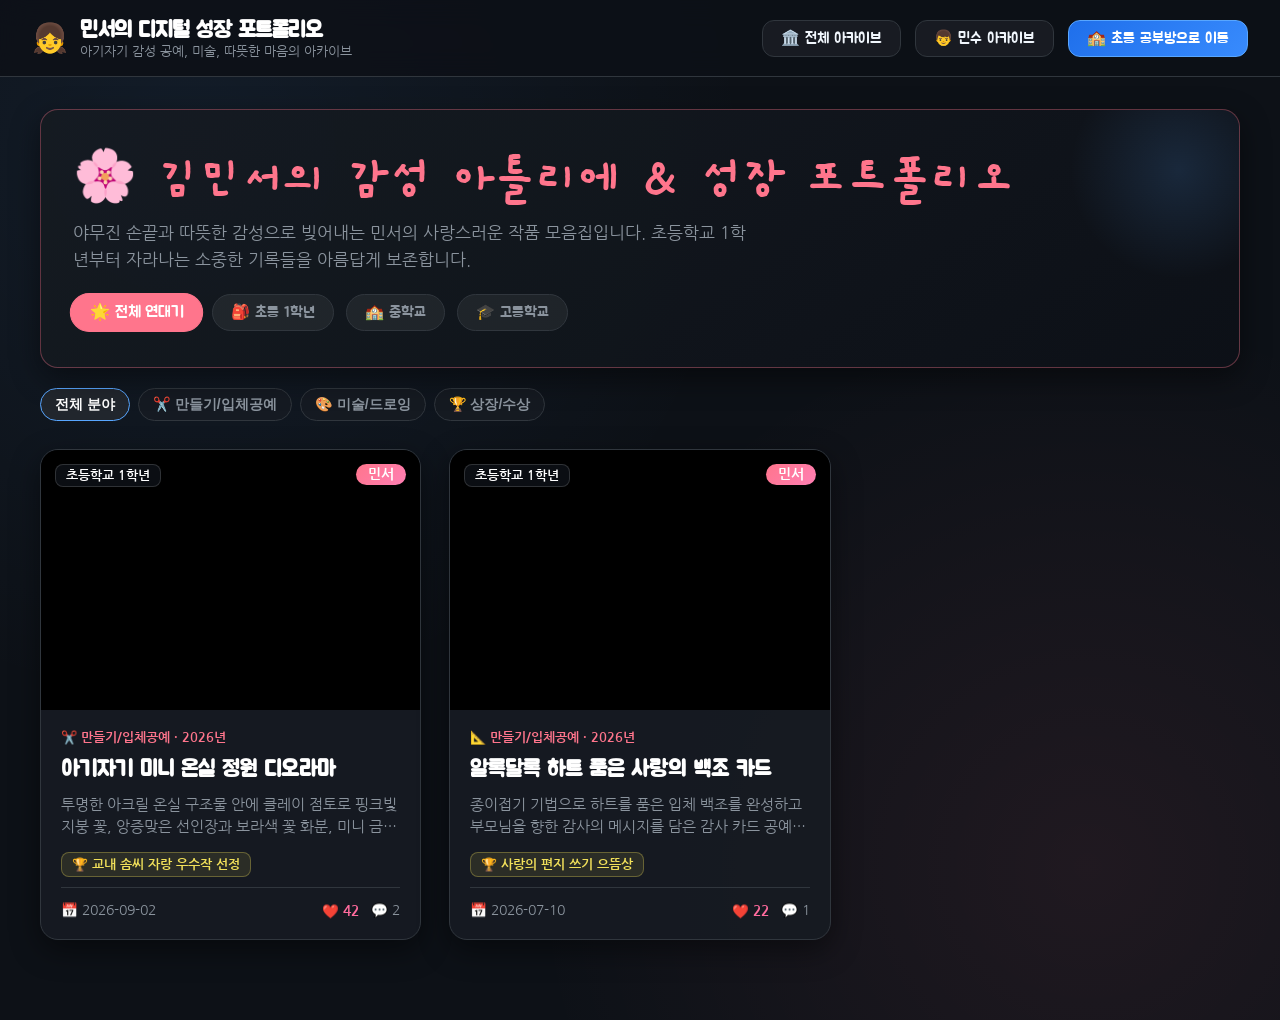
==== minseo.html @ 4b99ca9d "feat: 민민이네 디지털 성장 아카이브 & 평생 포트폴리오 독립 저장소 초기 구축" ====
<!DOCTYPE html>
<html lang="ko">
<head>
    <meta charset="UTF-8">
    <meta name="viewport" content="width=device-width, initial-scale=1.0">
    <title>민서의 디지털 성장 포트폴리오 - 민민이네 아카이브</title>
    <link rel="stylesheet" href="css/archive.css">
    <style>
        :root {
            --primary-accent: #ff758c;
        }
    </style>
</head>
<body>

    <header class="top-header">
        <a href="index.html" class="brand-logo">
            <span class="brand-icon">👧</span>
            <div class="brand-text">
                <h1>민서의 디지털 성장 포트폴리오</h1>
                <p>아기자기 감성 공예, 미술, 따뜻한 마음의 아카이브</p>
            </div>
        </a>
        <div class="header-links">
            <a href="index.html" class="nav-link-btn">🏛️ 전체 아카이브</a>
            <a href="minsu.html" class="nav-link-btn">👦 민수 아카이브</a>
            <a href="../kids-school-main/lobby.html" class="nav-link-btn primary">🏫 초등 공부방으로 이동</a>
        </div>
    </header>

    <section class="archive-hero">
        <div class="hero-box" style="border-color: rgba(255,117,140,0.35);">
            <div class="hero-content">
                <h2 style="color: #ff758c;">🌸 김민서의 감성 아틀리에 & 성장 포트폴리오</h2>
                <p>
                    야무진 손끝과 따뜻한 감성으로 빚어내는 민서의 사랑스러운 작품 모음집입니다. 초등학교 1학년부터 자라나는 소중한 기록들을 아름답게 보존합니다.
                </p>
                <div class="timeline-stepper">
                    <button class="stage-node active" onclick="setStageFilter('all', this)">🌟 전체 연대기</button>
                    <button class="stage-node" onclick="setStageFilter('초등', this)">🎒 초등 1학년</button>
                    <button class="stage-node" onclick="setStageFilter('중등', this)">🏫 중학교</button>
                    <button class="stage-node" onclick="setStageFilter('고등', this)">🎓 고등학교</button>
                </div>
            </div>
        </div>
    </section>

    <!-- 🎛️ 카테고리 필터 -->
    <section class="toolbar-section">
        <div class="category-filter-group">
            <button class="cat-btn active" onclick="setCategoryFilter('all', this)">전체 분야</button>
            <button class="cat-btn" onclick="setCategoryFilter('만들기/입체공예', this)">✂️ 만들기/입체공예</button>
            <button class="cat-btn" onclick="setCategoryFilter('미술/드로잉', this)">🎨 미술/드로잉</button>
            <button class="cat-btn" onclick="setCategoryFilter('상장/수상', this)">🏆 상장/수상</button>
        </div>
    </section>

    <main class="archive-container">
        <div class="archive-grid" id="archiveGrid"></div>
    </main>

    <!-- 🪟 고화질 작품 상세 모달 -->
    <div class="modal-overlay" id="detailModal">
        <div class="modal-container">
            <button class="modal-close-btn" onclick="closeArchiveDetail()">✕</button>
            <div class="modal-media-viewport">
                <img src="" alt="작품 고화질 원본" id="modalImg" class="modal-media-img">
                <button class="modal-media-zoom-btn" onclick="openOriginalMedia()">🪟 무손실 원본 보기</button>
            </div>
            <div class="modal-details">
                <div class="modal-title-row">
                    <div>
                        <h2 class="modal-title" id="modalTitle">작품 제목</h2>
                        <div class="modal-meta-bar">
                            <span id="modalAuthorTag" class="card-author-pill pill-minseo">민서</span>
                            <span id="modalCategoryTag">✂️ 만들기/입체공예 · 초등학교 1학년</span>
                            <span id="modalDateTag">📅 2026-09-02</span>
                        </div>
                    </div>
                </div>

                <div class="modal-quote-box" style="border-color: #ff758c;">
                    <p class="modal-quote-text" id="modalDescription">작품에 대한 상세 설명이 들어갑니다.</p>
                </div>

                <div class="learning-points-box" id="modalLearningBox">
                    <div class="learning-points-title" style="color: #ff758c;">💡 탐구 과정 및 성장 역량</div>
                    <ul class="learning-points-list" id="modalLearningList"></ul>
                </div>

                <div class="modal-praise-box">
                    <div style="font-family:'Jua',sans-serif; font-size:1.1rem; color:#fff;">💖 가족 칭찬 스티커</div>
                    <div class="praise-sticker-row">
                        <button class="praise-btn" onclick="addReaction('heart')"><span>❤️ 사랑해</span> <span class="praise-count" id="reactionCount_heart">0</span></button>
                        <button class="praise-btn" onclick="addReaction('thumb')"><span>👍 최고야</span> <span class="praise-count" id="reactionCount_thumb">0</span></button>
                        <button class="praise-btn" onclick="addReaction('star')"><span>✨ 눈부셔</span> <span class="praise-count" id="reactionCount_star">0</span></button>
                        <button class="praise-btn" onclick="addReaction('trophy')"><span>🏆 대단해</span> <span class="praise-count" id="reactionCount_trophy">0</span></button>
                    </div>

                    <div style="margin-top:10px; font-family:'Jua',sans-serif; font-size:1rem; color:#fff;">💬 가족 응원 방명록</div>
                    <div id="modalCommentsList"></div>
                    <div style="display:flex; gap:8px; margin-top:8px;">
                        <select id="commentAuthorSelect" style="padding:10px; border-radius:10px; background:#161b22; color:#fff; border:1px solid var(--border-color); font-family:'Jua',sans-serif;">
                            <option value="아빠">👨 아빠</option>
                            <option value="엄마">👩 엄마</option>
                            <option value="민수">👦 민수</option>
                            <option value="민서">👧 민서</option>
                        </select>
                        <input type="text" id="commentTextInput" style="flex:1; padding:10px 14px; border-radius:10px; background:#161b22; color:#fff; border:1px solid var(--border-color);" placeholder="민서에게 따뜻한 칭찬 한마디를 적어주세요!" onkeydown="if(event.key==='Enter') submitComment()">
                        <button onclick="submitComment()" style="background:var(--primary-accent); color:#fff; font-weight:bold; border:none; padding:10px 18px; border-radius:10px; font-family:'Jua',sans-serif; cursor:pointer;">남기기</button>
                    </div>
                </div>
            </div>
        </div>
    </div>

    <script src="data/archive-master-data.js"></script>
    <script src="js/archive-engine.js"></script>
    <script>
        window.addEventListener('load', () => {
            initArchiveEngine('minseo');
        });
    </script>
</body>
</html>
---- css/archive.css ----
/* 🏛️ kids-archive/css/archive.css */
@import url('https://fonts.googleapis.com/css2?family=Nanum+Gothic:wght@400;700;800&family=Jua&family=Gaegu:wght@400;700&display=swap');

:root {
    --bg-main: #0d1117;
    --bg-card: rgba(22, 27, 34, 0.92);
    --bg-card-hover: rgba(33, 38, 45, 0.98);
    --border-color: #30363d;
    --text-primary: #f0f6fc;
    --text-secondary: #8b949e;
    --primary-accent: #58a6ff;
    --minsu-color: #00f2fe;
    --minseo-color: #ff758c;
    --gold: #f1e05a;
    --badge-bg: rgba(56, 139, 253, 0.15);
    --shadow-card: 0 10px 30px rgba(0,0,0,0.45);
    --radius-main: 18px;
}

* { margin: 0; padding: 0; box-sizing: border-box; }
body {
    font-family: 'Nanum Gothic', sans-serif;
    background-color: var(--bg-main);
    background-image: 
        radial-gradient(circle at 15% 15%, rgba(88, 166, 255, 0.08) 0%, transparent 40%),
        radial-gradient(circle at 85% 85%, rgba(255, 117, 140, 0.08) 0%, transparent 40%);
    color: var(--text-primary);
    min-height: 100vh;
    padding-bottom: 80px;
    overflow-x: hidden;
}

/* 🧭 헤더 & 내비게이션 바 */
.top-header {
    display: flex;
    justify-content: space-between;
    align-items: center;
    padding: 16px 32px;
    background: rgba(13, 17, 23, 0.88);
    backdrop-filter: blur(14px);
    border-bottom: 1px solid var(--border-color);
    position: sticky;
    top: 0;
    z-index: 100;
}
.brand-logo {
    display: flex;
    align-items: center;
    gap: 12px;
    text-decoration: none;
    color: var(--text-primary);
}
.brand-icon { font-size: 1.8rem; }
.brand-text h1 {
    font-family: 'Jua', sans-serif;
    font-size: 1.4rem;
    color: #fff;
    letter-spacing: -0.5px;
}
.brand-text p {
    font-size: 0.8rem;
    color: var(--text-secondary);
}

.header-links {
    display: flex;
    align-items: center;
    gap: 14px;
}
.nav-link-btn {
    padding: 8px 18px;
    border-radius: 12px;
    font-family: 'Jua', sans-serif;
    font-size: 0.95rem;
    text-decoration: none;
    transition: all 0.2s;
    display: flex;
    align-items: center;
    gap: 6px;
    border: 1px solid var(--border-color);
    color: var(--text-primary);
    background: rgba(255,255,255,0.05);
}
.nav-link-btn:hover {
    background: rgba(255,255,255,0.12);
    transform: translateY(-2px);
}
.nav-link-btn.primary {
    background: linear-gradient(135deg, #1f6feb 0%, #388bfd 100%);
    border-color: #58a6ff;
    color: #fff;
}

/* 🏰 메인 히어로 배너 */
.archive-hero {
    max-width: 1240px;
    margin: 32px auto 20px;
    padding: 0 20px;
}
.hero-box {
    background: linear-gradient(145deg, rgba(22, 27, 34, 0.95) 0%, rgba(13, 17, 23, 0.95) 100%);
    border: 1px solid var(--border-color);
    border-radius: var(--radius-main);
    padding: 36px 32px;
    box-shadow: var(--shadow-card);
    display: flex;
    justify-content: space-between;
    align-items: center;
    flex-wrap: wrap;
    gap: 24px;
    position: relative;
    overflow: hidden;
}
.hero-box::after {
    content: '';
    position: absolute;
    top: -50px;
    right: -50px;
    width: 220px;
    height: 220px;
    background: radial-gradient(circle, rgba(88, 166, 255, 0.15), transparent 70%);
    pointer-events: none;
}
.hero-content h2 {
    font-family: 'Gaegu', cursive;
    font-size: clamp(2.2rem, 5vw, 3.2rem);
    font-weight: 700;
    color: #fff;
    margin-bottom: 8px;
}
.hero-content p {
    font-size: 1.05rem;
    color: var(--text-secondary);
    line-height: 1.6;
    max-width: 680px;
}

/* 🌟 연대기 스테이지 네비게이터 (타임라인 노드) */
.timeline-stepper {
    display: flex;
    gap: 12px;
    margin-top: 20px;
    flex-wrap: wrap;
}
.stage-node {
    padding: 8px 18px;
    border-radius: 999px;
    background: rgba(255,255,255,0.06);
    border: 1px solid var(--border-color);
    font-family: 'Jua', sans-serif;
    font-size: 0.95rem;
    cursor: pointer;
    transition: all 0.2s;
    color: var(--text-secondary);
}
.stage-node.active, .stage-node:hover {
    background: var(--primary-accent);
    color: #fff;
    border-color: var(--primary-accent);
    transform: scale(1.05);
}

/* 👦👧 자녀 큐레이션 탭 */
.student-selector-bar {
    max-width: 1240px;
    margin: 20px auto;
    padding: 0 20px;
    display: flex;
    gap: 14px;
    flex-wrap: wrap;
}
.student-tab-card {
    flex: 1;
    min-width: 260px;
    background: var(--bg-card);
    border: 2px solid var(--border-color);
    border-radius: 16px;
    padding: 16px 20px;
    display: flex;
    align-items: center;
    justify-content: space-between;
    cursor: pointer;
    transition: all 0.25s;
    text-decoration: none;
    color: var(--text-primary);
}
.student-tab-card:hover {
    transform: translateY(-4px);
}
.student-tab-card.active-all {
    border-color: var(--primary-accent);
    box-shadow: 0 0 20px rgba(88, 166, 255, 0.25);
}
.student-tab-card.active-minsu {
    border-color: var(--minsu-color);
    box-shadow: 0 0 20px rgba(0, 242, 254, 0.25);
}
.student-tab-card.active-minseo {
    border-color: var(--minseo-color);
    box-shadow: 0 0 20px rgba(255, 117, 140, 0.25);
}

.student-info { display: flex; align-items: center; gap: 12px; }
.student-avatar { font-size: 2.2rem; }
.student-meta h3 { font-family: 'Jua', sans-serif; font-size: 1.25rem; }
.student-meta p { font-size: 0.85rem; color: var(--text-secondary); }

/* 🎛️ 필터 툴바 */
.toolbar-section {
    max-width: 1240px;
    margin: 10px auto 24px;
    padding: 0 20px;
    display: flex;
    justify-content: space-between;
    align-items: center;
    flex-wrap: wrap;
    gap: 14px;
}
.category-filter-group {
    display: flex;
    gap: 8px;
    overflow-x: auto;
    padding-bottom: 4px;
}
.cat-btn {
    background: var(--bg-card);
    border: 1px solid var(--border-color);
    color: var(--text-secondary);
    padding: 6px 14px;
    border-radius: 999px;
    font-size: 0.88rem;
    font-weight: bold;
    cursor: pointer;
    transition: all 0.2s;
    white-space: nowrap;
}
.cat-btn.active, .cat-btn:hover {
    background: #21262d;
    color: #fff;
    border-color: #58a6ff;
}

/* 🖼️ 아카이브 갤러리 그리드 */
.archive-container {
    max-width: 1240px;
    margin: 0 auto;
    padding: 0 20px;
}
.archive-grid {
    display: grid;
    grid-template-columns: repeat(auto-fill, minmax(340px, 1fr));
    gap: 28px;
}

/* 🎨 아카이브 카드 */
.archive-card {
    background: var(--bg-card);
    border: 1px solid var(--border-color);
    border-radius: var(--radius-main);
    overflow: hidden;
    display: flex;
    flex-direction: column;
    box-shadow: var(--shadow-card);
    transition: all 0.3s cubic-bezier(0.25, 0.8, 0.25, 1);
    cursor: pointer;
    position: relative;
}
.archive-card:hover {
    transform: translateY(-8px);
    border-color: #58a6ff;
    box-shadow: 0 16px 36px rgba(0,0,0,0.6);
}

.card-cover-wrap {
    width: 100%;
    height: 260px;
    position: relative;
    overflow: hidden;
    background: #000;
}
.card-cover-img {
    width: 100%;
    height: 100%;
    object-fit: cover;
    transition: transform 0.5s ease;
}
.archive-card:hover .card-cover-img {
    transform: scale(1.08);
}

.card-stage-pill {
    position: absolute;
    top: 14px;
    left: 14px;
    background: rgba(13, 17, 23, 0.85);
    backdrop-filter: blur(8px);
    border: 1px solid rgba(255,255,255,0.15);
    color: #fff;
    font-size: 0.8rem;
    font-weight: bold;
    padding: 4px 10px;
    border-radius: 8px;
}
.card-author-pill {
    position: absolute;
    top: 14px;
    right: 14px;
    font-size: 0.85rem;
    font-weight: bold;
    padding: 4px 12px;
    border-radius: 999px;
}
.pill-minsu { background: linear-gradient(135deg, #00f2fe, #4facfe); color: #000; }
.pill-minseo { background: linear-gradient(135deg, #ff758c, #ff7eb3); color: #fff; }

.card-body {
    padding: 20px;
    display: flex;
    flex-direction: column;
    gap: 10px;
    flex-grow: 1;
}
.card-category-tag {
    font-size: 0.82rem;
    color: var(--primary-accent);
    font-weight: bold;
}
.card-title {
    font-family: 'Jua', sans-serif;
    font-size: 1.35rem;
    line-height: 1.35;
    color: #fff;
}
.card-desc-preview {
    font-size: 0.92rem;
    color: var(--text-secondary);
    line-height: 1.5;
    display: -webkit-box;
    -webkit-line-clamp: 2;
    -webkit-box-orient: vertical;
    overflow: hidden;
}

.card-achievement-chip {
    display: inline-flex;
    align-items: center;
    gap: 6px;
    background: rgba(241, 224, 90, 0.1);
    border: 1px solid rgba(241, 224, 90, 0.3);
    color: var(--gold);
    padding: 4px 10px;
    border-radius: 8px;
    font-size: 0.8rem;
    font-weight: bold;
    margin-top: 4px;
    width: fit-content;
}

.card-footer {
    margin-top: auto;
    padding-top: 14px;
    border-top: 1px solid var(--border-color);
    display: flex;
    justify-content: space-between;
    align-items: center;
    font-size: 0.85rem;
    color: var(--text-secondary);
}

/* 🪟 고화질 작품 상세 모달 */
.modal-overlay {
    position: fixed;
    inset: 0;
    background: rgba(0,0,0,0.88);
    backdrop-filter: blur(12px);
    display: none;
    justify-content: center;
    align-items: center;
    z-index: 1000;
    padding: 20px;
    animation: fadeIn 0.25s ease;
}
@keyframes fadeIn { from { opacity: 0; } to { opacity: 1; } }

.modal-container {
    background: #161b22;
    border: 1px solid var(--border-color);
    border-radius: 20px;
    width: 100%;
    max-width: 960px;
    max-height: 94vh;
    overflow-y: auto;
    display: flex;
    flex-direction: column;
    position: relative;
    box-shadow: 0 25px 60px rgba(0,0,0,0.8);
}
.modal-close-btn {
    position: absolute;
    top: 16px;
    right: 16px;
    width: 38px;
    height: 38px;
    border-radius: 50%;
    background: rgba(255,255,255,0.1);
    color: #fff;
    border: none;
    font-size: 1.2rem;
    cursor: pointer;
    z-index: 20;
    display: flex;
    align-items: center;
    justify-content: center;
    transition: all 0.2s;
}
.modal-close-btn:hover { background: #ff4757; }

.modal-media-viewport {
    width: 100%;
    max-height: 520px;
    background: #000;
    display: flex;
    justify-content: center;
    align-items: center;
    position: relative;
}
.modal-media-img {
    max-width: 100%;
    max-height: 520px;
    object-fit: contain;
}
.modal-media-zoom-btn {
    position: absolute;
    bottom: 14px;
    right: 14px;
    background: rgba(0,0,0,0.75);
    color: #fff;
    border: 1px solid rgba(255,255,255,0.2);
    padding: 8px 16px;
    border-radius: 10px;
    font-size: 0.85rem;
    font-weight: bold;
    cursor: pointer;
    display: flex;
    align-items: center;
    gap: 6px;
}

.modal-details {
    padding: 28px;
    display: flex;
    flex-direction: column;
    gap: 20px;
}
.modal-title-row {
    display: flex;
    justify-content: space-between;
    align-items: flex-start;
    flex-wrap: wrap;
    gap: 12px;
}
.modal-title {
    font-family: 'Jua', sans-serif;
    font-size: 1.8rem;
    color: #fff;
}
.modal-meta-bar {
    display: flex;
    gap: 12px;
    align-items: center;
    color: var(--text-secondary);
    font-size: 0.95rem;
}

.modal-quote-box {
    background: rgba(255,255,255,0.03);
    border-left: 4px solid var(--primary-accent);
    padding: 16px 20px;
    border-radius: 0 12px 12px 0;
}
.modal-quote-text {
    font-size: 1.05rem;
    line-height: 1.6;
    color: var(--text-primary);
}

.learning-points-box {
    background: rgba(88, 166, 255, 0.05);
    border: 1px solid rgba(88, 166, 255, 0.2);
    border-radius: 12px;
    padding: 16px 20px;
}
.learning-points-title {
    font-family: 'Jua', sans-serif;
    font-size: 1.05rem;
    color: var(--primary-accent);
    margin-bottom: 8px;
}
.learning-points-list {
    padding-left: 20px;
    font-size: 0.95rem;
    color: var(--text-primary);
    line-height: 1.6;
}

/* 💖 가족 칭찬 인터랙션 */
.modal-praise-box {
    background: #21262d;
    border-radius: 16px;
    padding: 20px;
    display: flex;
    flex-direction: column;
    gap: 14px;
}
.praise-sticker-row {
    display: flex;
    gap: 10px;
    flex-wrap: wrap;
}
.praise-btn {
    background: rgba(255,255,255,0.06);
    border: 1px solid var(--border-color);
    color: #fff;
    padding: 8px 16px;
    border-radius: 12px;
    font-family: 'Jua', sans-serif;
    font-size: 1rem;
    cursor: pointer;
    transition: all 0.2s;
    display: flex;
    align-items: center;
    gap: 6px;
}
.praise-btn:hover {
    background: var(--primary-accent);
    transform: scale(1.08);
}
.praise-count {
    background: rgba(0,0,0,0.3);
    padding: 2px 8px;
    border-radius: 999px;
    font-size: 0.85rem;
}

@media (max-width: 768px) {
    .archive-grid { grid-template-columns: 1fr; }
    .top-header { padding: 14px 18px; }
    .hero-box { padding: 24px 18px; }
    .modal-details { padding: 18px; }
}
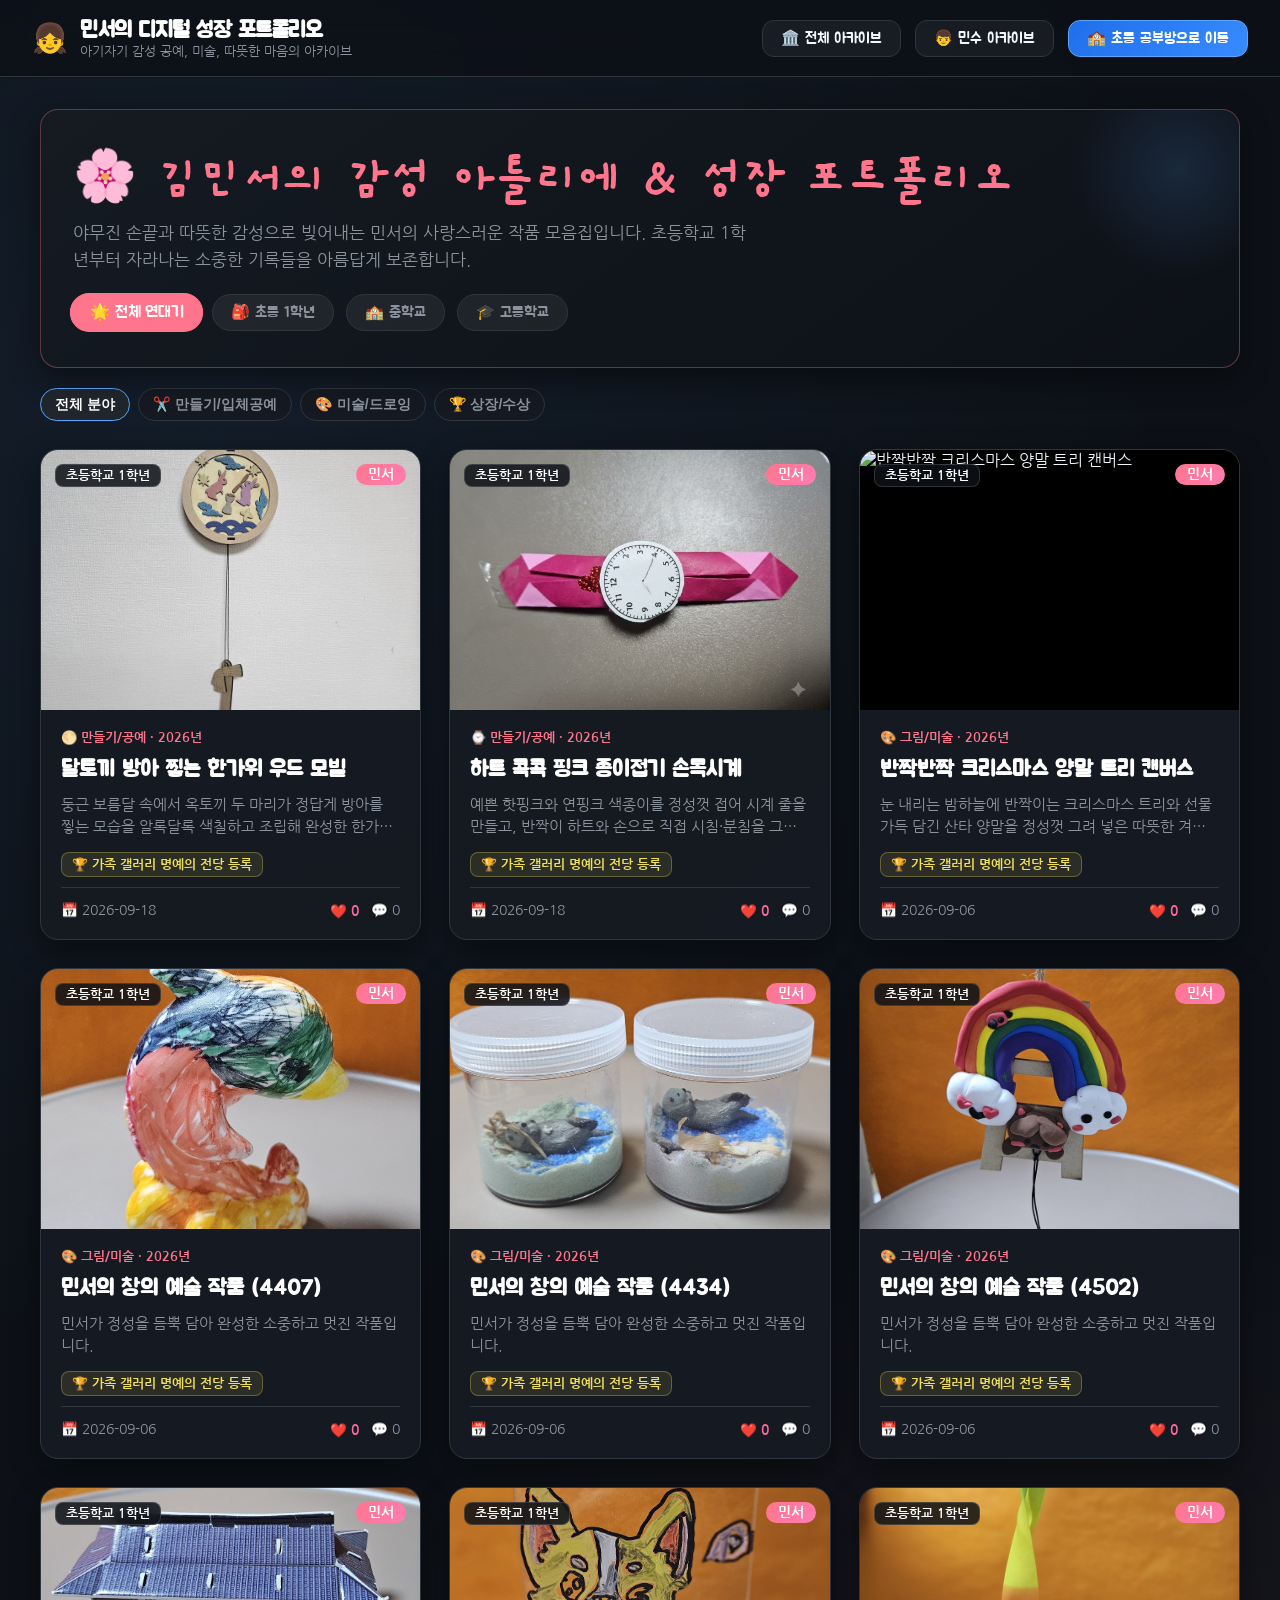
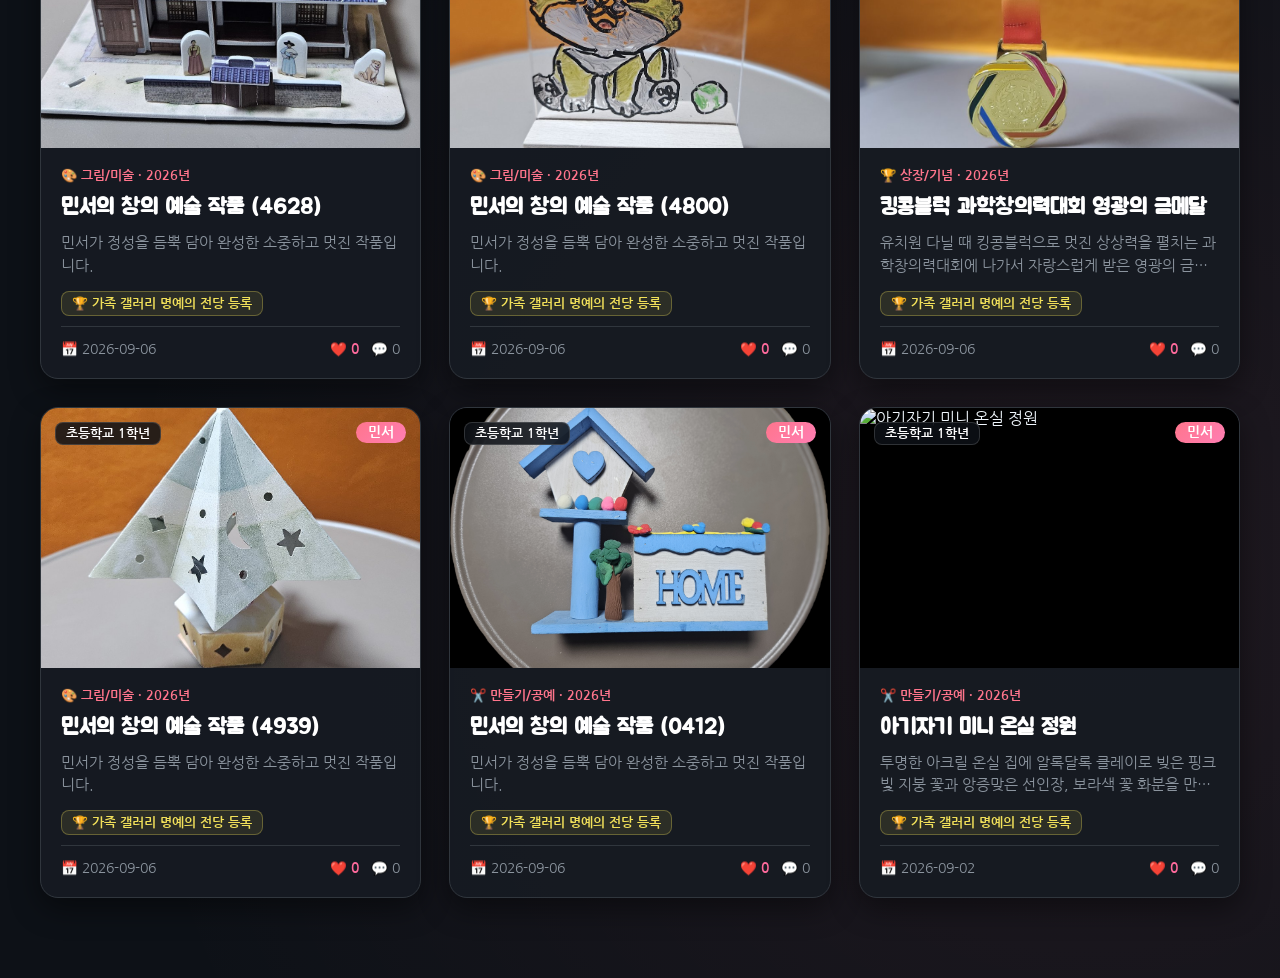
==== commit 82538df0: "fix(nav): 초등 공부방 이동 링크를 공식 SSOT 배포 주소로 수정 (404 해결)" ====
--- a/minseo.html
+++ b/minseo.html
@@ -24,7 +24,7 @@
         <div class="header-links">
             <a href="index.html" class="nav-link-btn">🏛️ 전체 아카이브</a>
             <a href="minsu.html" class="nav-link-btn">👦 민수 아카이브</a>
-            <a href="../kids-school-main/lobby.html" class="nav-link-btn primary">🏫 초등 공부방으로 이동</a>
+            <a href="https://awslike6-web.github.io/kids-school/lobby.html" class="nav-link-btn primary">🏫 초등 공부방으로 이동</a>
         </div>
     </header>
 
--- a/css/archive.css
+++ b/css/archive.css
@@ -312,6 +312,7 @@
 }
 .pill-minsu { background: linear-gradient(135deg, #00f2fe, #4facfe); color: #000; }
 .pill-minseo { background: linear-gradient(135deg, #ff758c, #ff7eb3); color: #fff; }
+.pill-together { background: linear-gradient(135deg, #10b981, #06b6d4); color: #fff; }
 
 .card-body {
     padding: 20px;
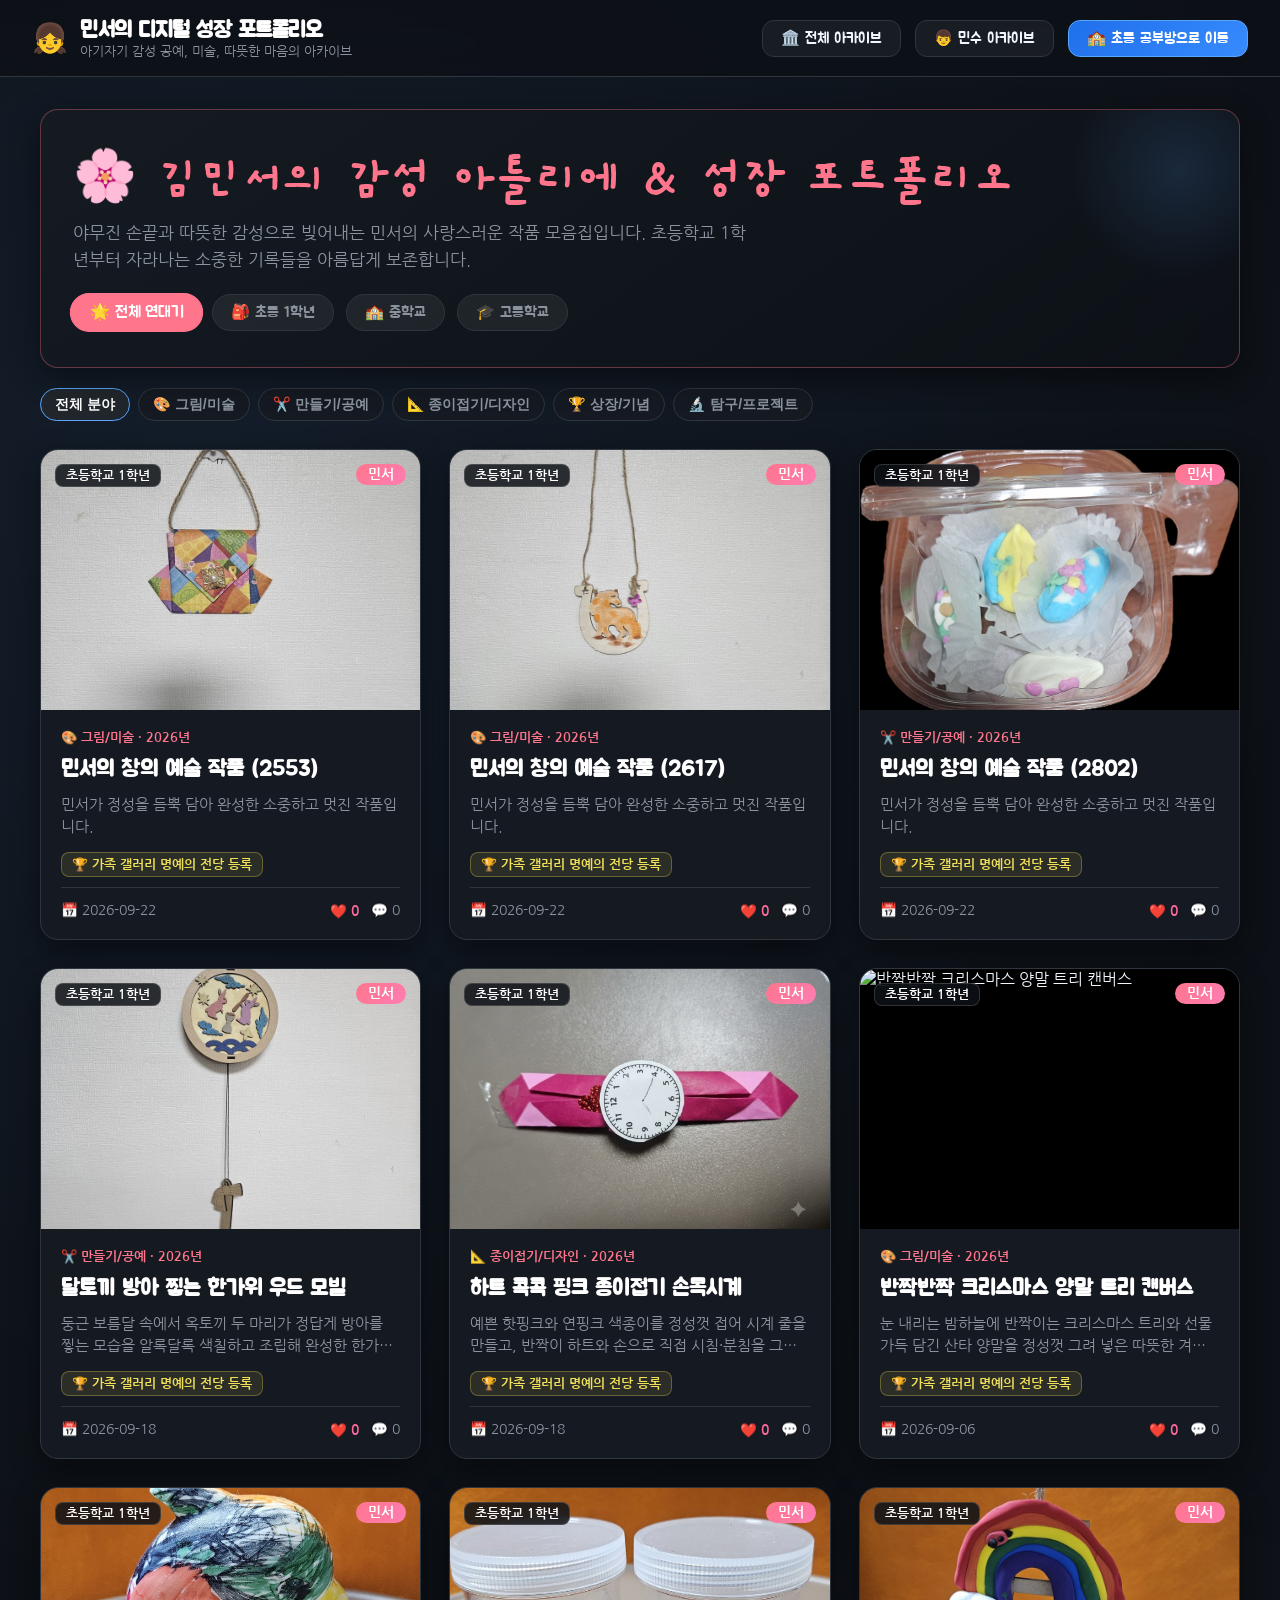
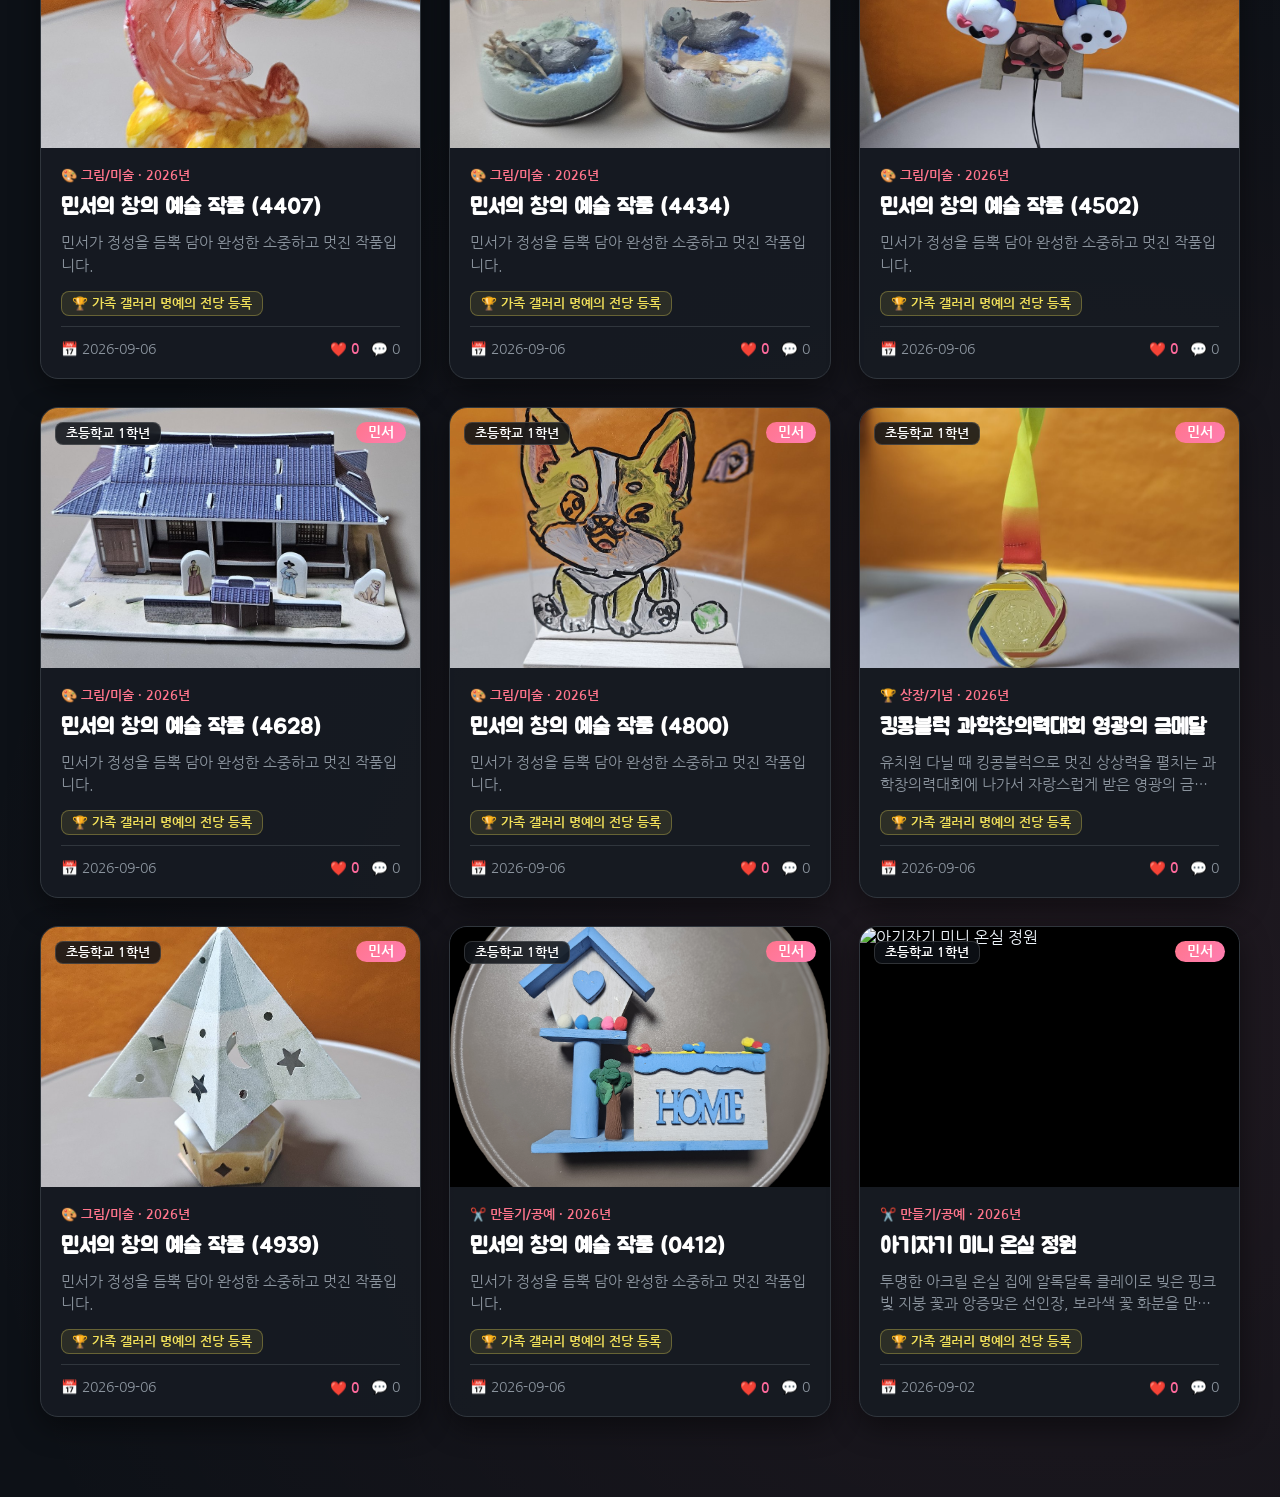
==== commit 2828497d: "feat(archive): 5대 표준 분야(그림/만들기/종이접기/상장/탐구) 필터 확립 및 웹 커스텀 메타 연동" ====
--- a/minseo.html
+++ b/minseo.html
@@ -49,9 +49,11 @@
     <section class="toolbar-section">
         <div class="category-filter-group">
             <button class="cat-btn active" onclick="setCategoryFilter('all', this)">전체 분야</button>
-            <button class="cat-btn" onclick="setCategoryFilter('만들기/입체공예', this)">✂️ 만들기/입체공예</button>
-            <button class="cat-btn" onclick="setCategoryFilter('미술/드로잉', this)">🎨 미술/드로잉</button>
-            <button class="cat-btn" onclick="setCategoryFilter('상장/수상', this)">🏆 상장/수상</button>
+            <button class="cat-btn" onclick="setCategoryFilter('그림/미술', this)">🎨 그림/미술</button>
+            <button class="cat-btn" onclick="setCategoryFilter('만들기/공예', this)">✂️ 만들기/공예</button>
+            <button class="cat-btn" onclick="setCategoryFilter('종이접기/디자인', this)">📐 종이접기/디자인</button>
+            <button class="cat-btn" onclick="setCategoryFilter('상장/기념', this)">🏆 상장/기념</button>
+            <button class="cat-btn" onclick="setCategoryFilter('탐구/프로젝트', this)">🔬 탐구/프로젝트</button>
         </div>
     </section>
 
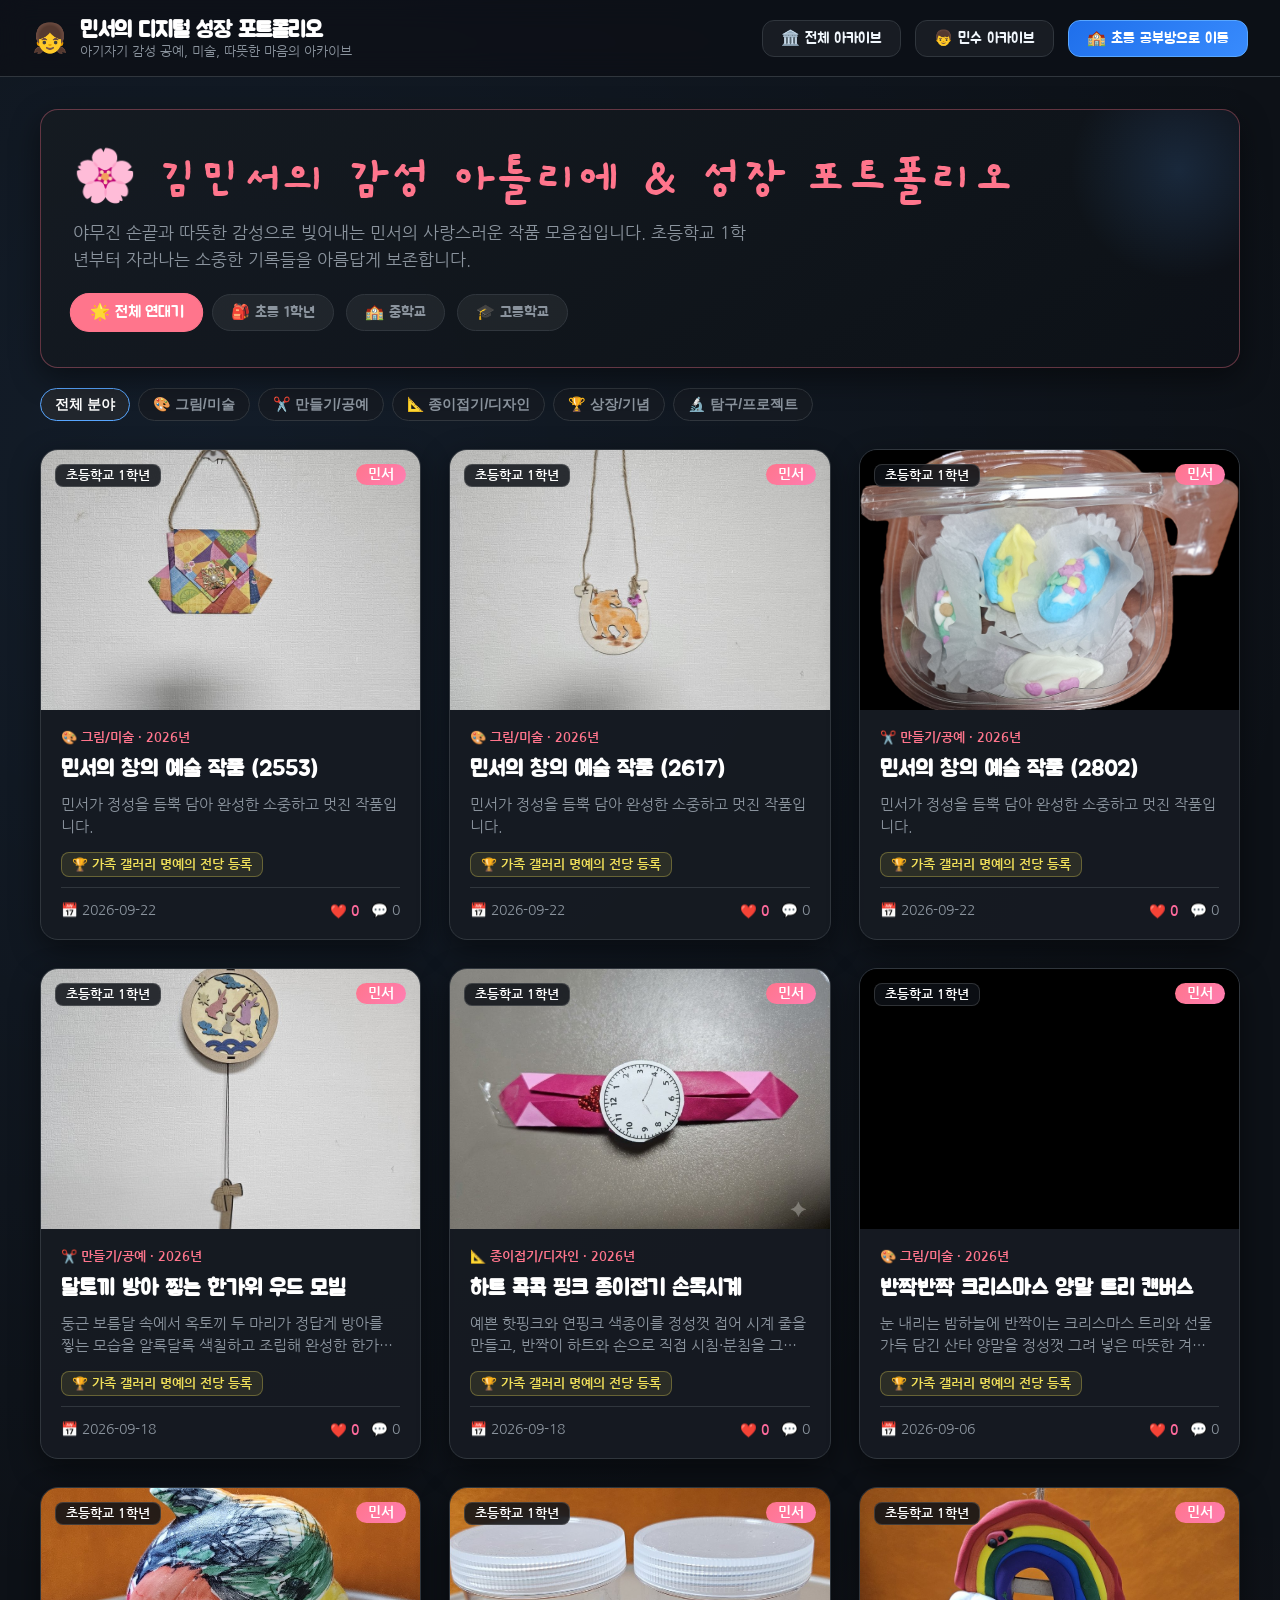
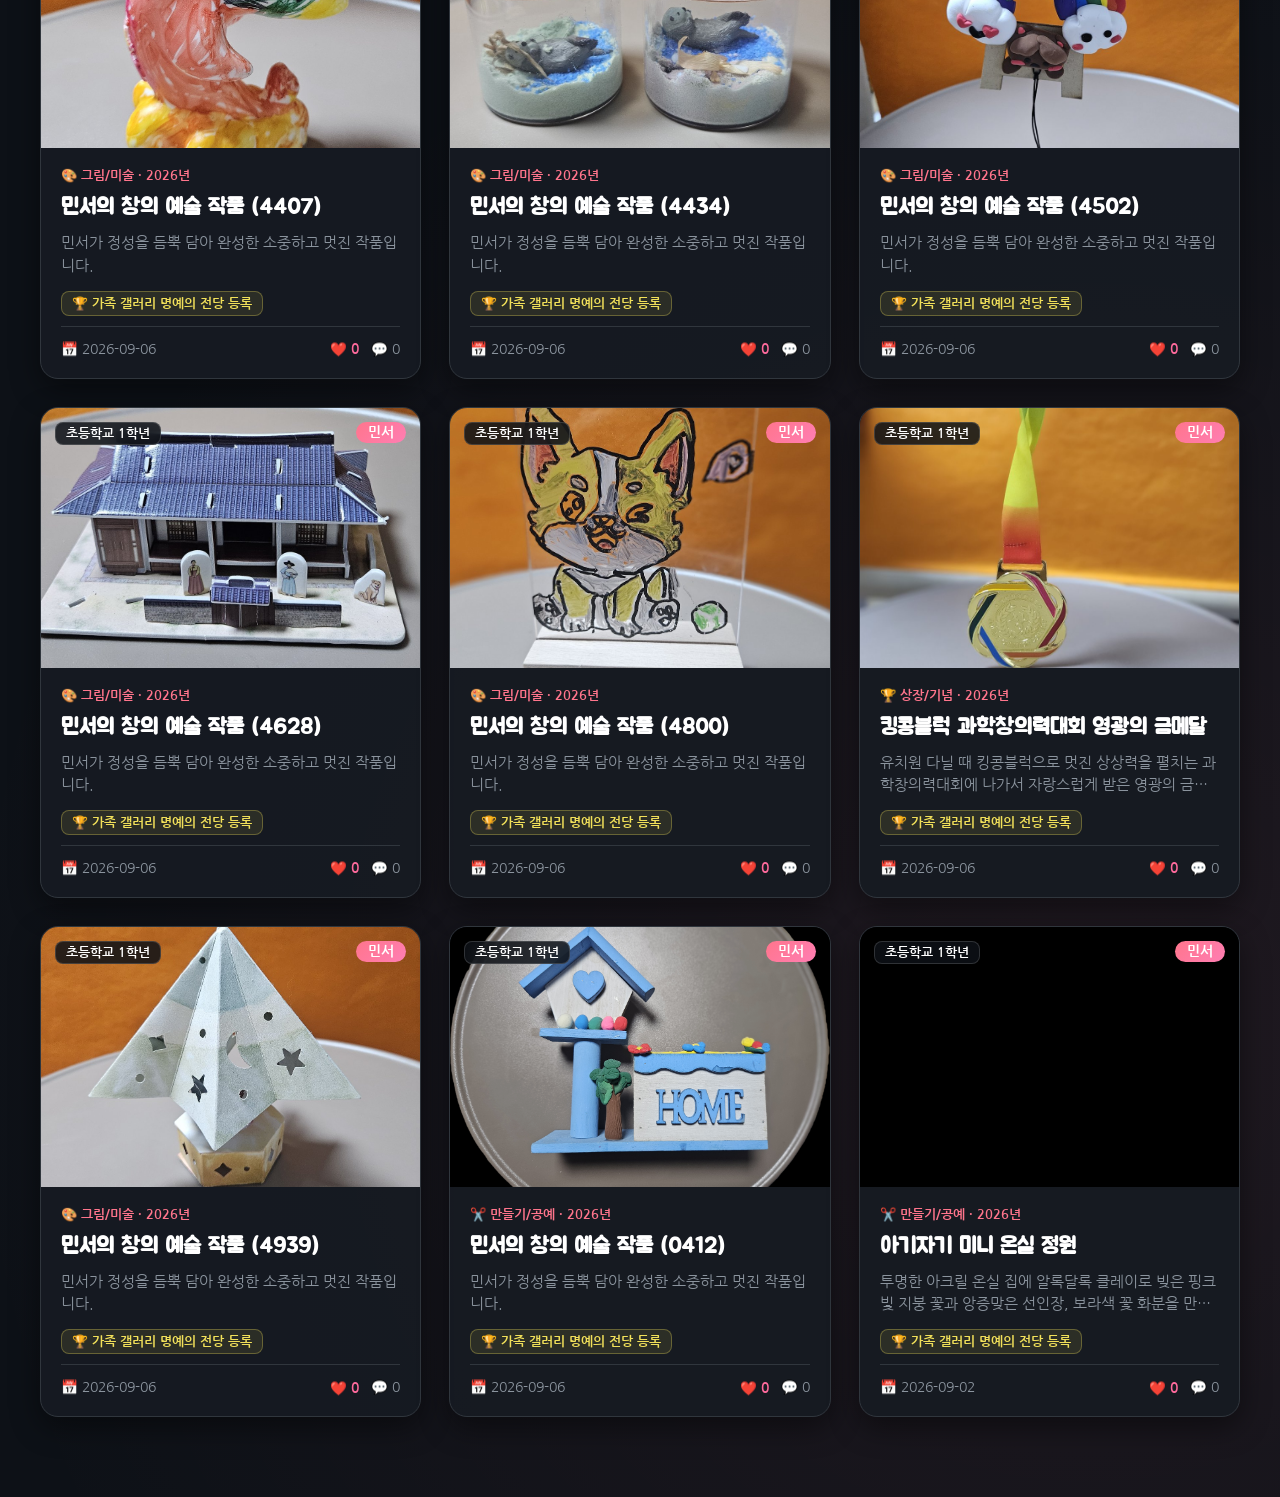
==== commit ea3c07cf: "fix(nav): 초등 공부방 이동 링크 로컬 및 배포 환경 스마트 자동 분기 적용" ====
--- a/minseo.html
+++ b/minseo.html
@@ -24,9 +24,15 @@
         <div class="header-links">
             <a href="index.html" class="nav-link-btn">🏛️ 전체 아카이브</a>
             <a href="minsu.html" class="nav-link-btn">👦 민수 아카이브</a>
-            <a href="https://awslike6-web.github.io/kids-school/lobby.html" class="nav-link-btn primary">🏫 초등 공부방으로 이동</a>
+            <a href="https://awslike6-web.github.io/kids-school/" class="nav-link-btn primary" id="btnGoKidsSchool">🏫 초등 공부방으로 이동</a>
         </div>
     </header>
+    <script>
+        if (window.location.protocol === 'file:' || window.location.hostname === 'localhost' || window.location.hostname === '127.0.0.1') {
+            const btn = document.getElementById('btnGoKidsSchool');
+            if (btn) btn.href = '../kids-school-main/index.html';
+        }
+    </script>
 
     <section class="archive-hero">
         <div class="hero-box" style="border-color: rgba(255,117,140,0.35);">
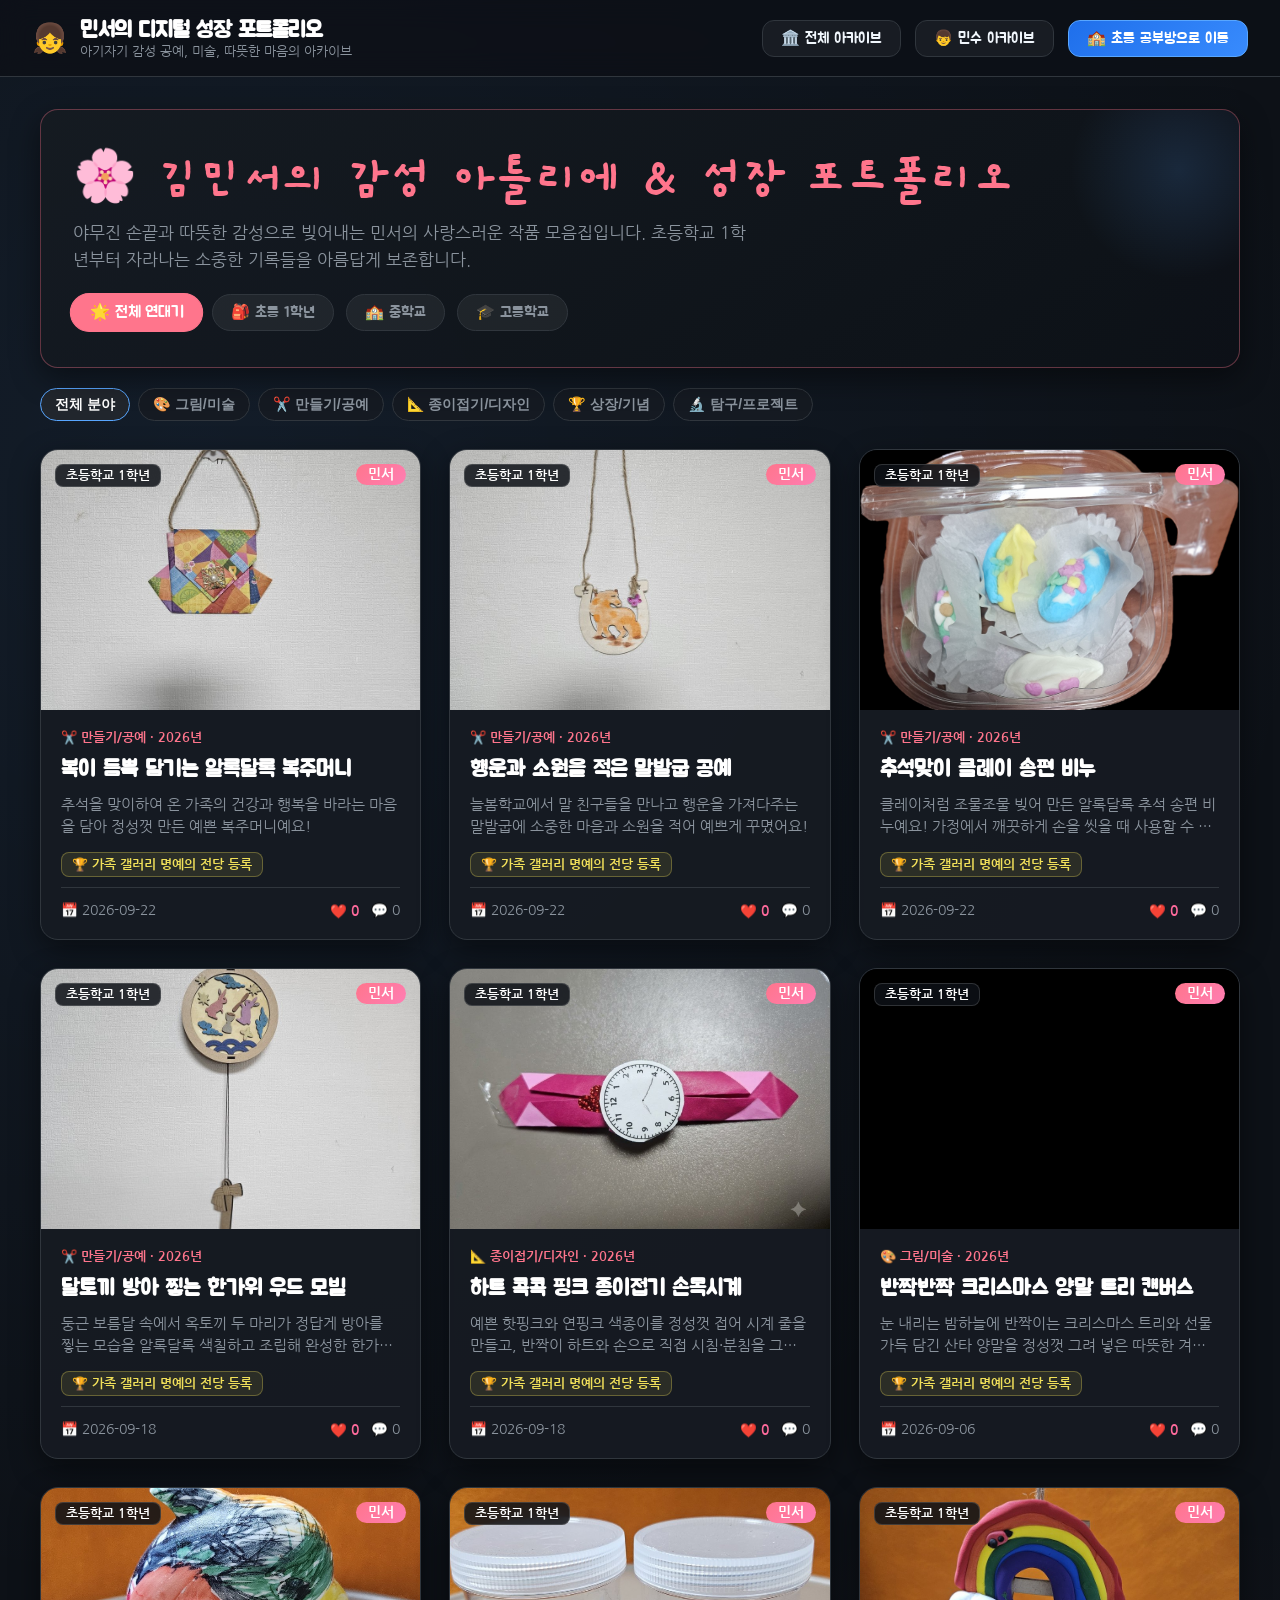
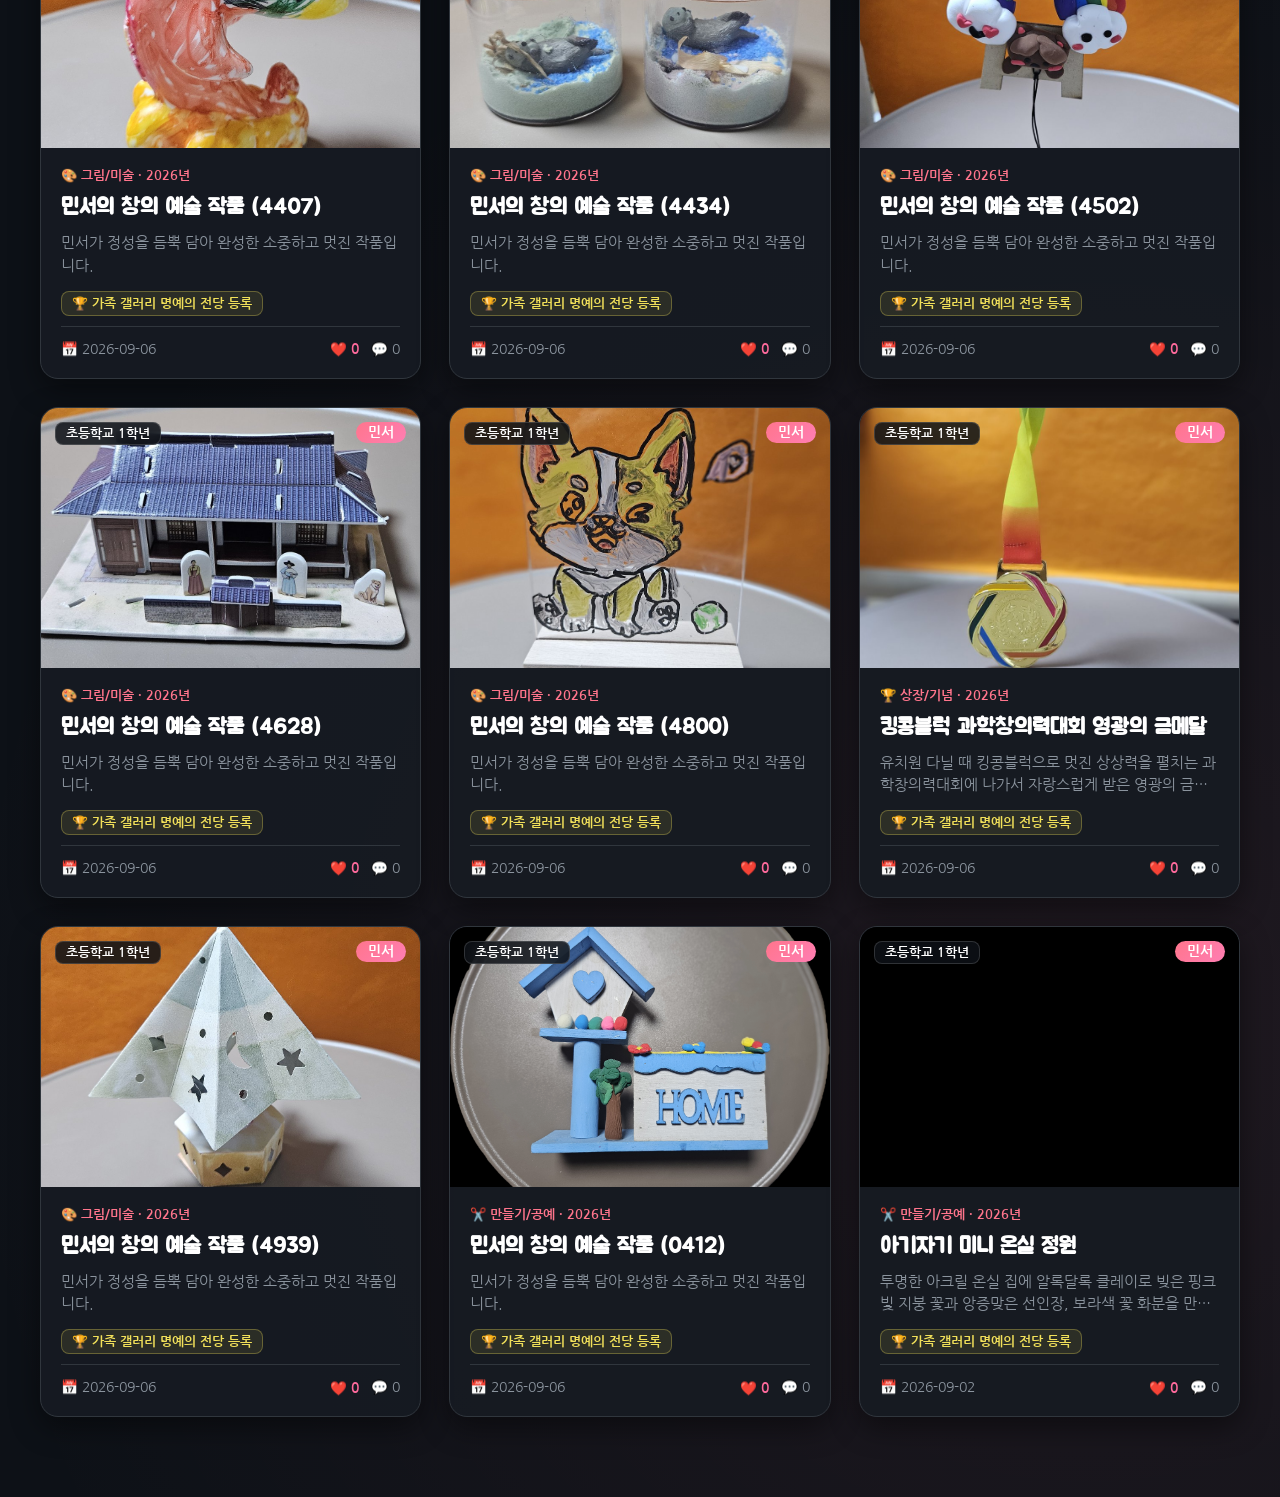
==== commit bc6219e6: "feat(archive): add 14 special day photos and multi-photo thumbnail viewer" ====
--- a/minseo.html
+++ b/minseo.html
@@ -73,6 +73,7 @@
             <button class="modal-close-btn" onclick="closeArchiveDetail()">✕</button>
             <div class="modal-media-viewport">
                 <img src="" alt="작품 고화질 원본" id="modalImg" class="modal-media-img">
+                <div id="modalThumbsContainer" style="display:none; gap:8px; flex-wrap:wrap; justify-content:center; width:100%; margin-top:10px;"></div>
                 <button class="modal-media-zoom-btn" onclick="openOriginalMedia()">🪟 무손실 원본 보기</button>
             </div>
             <div class="modal-details">
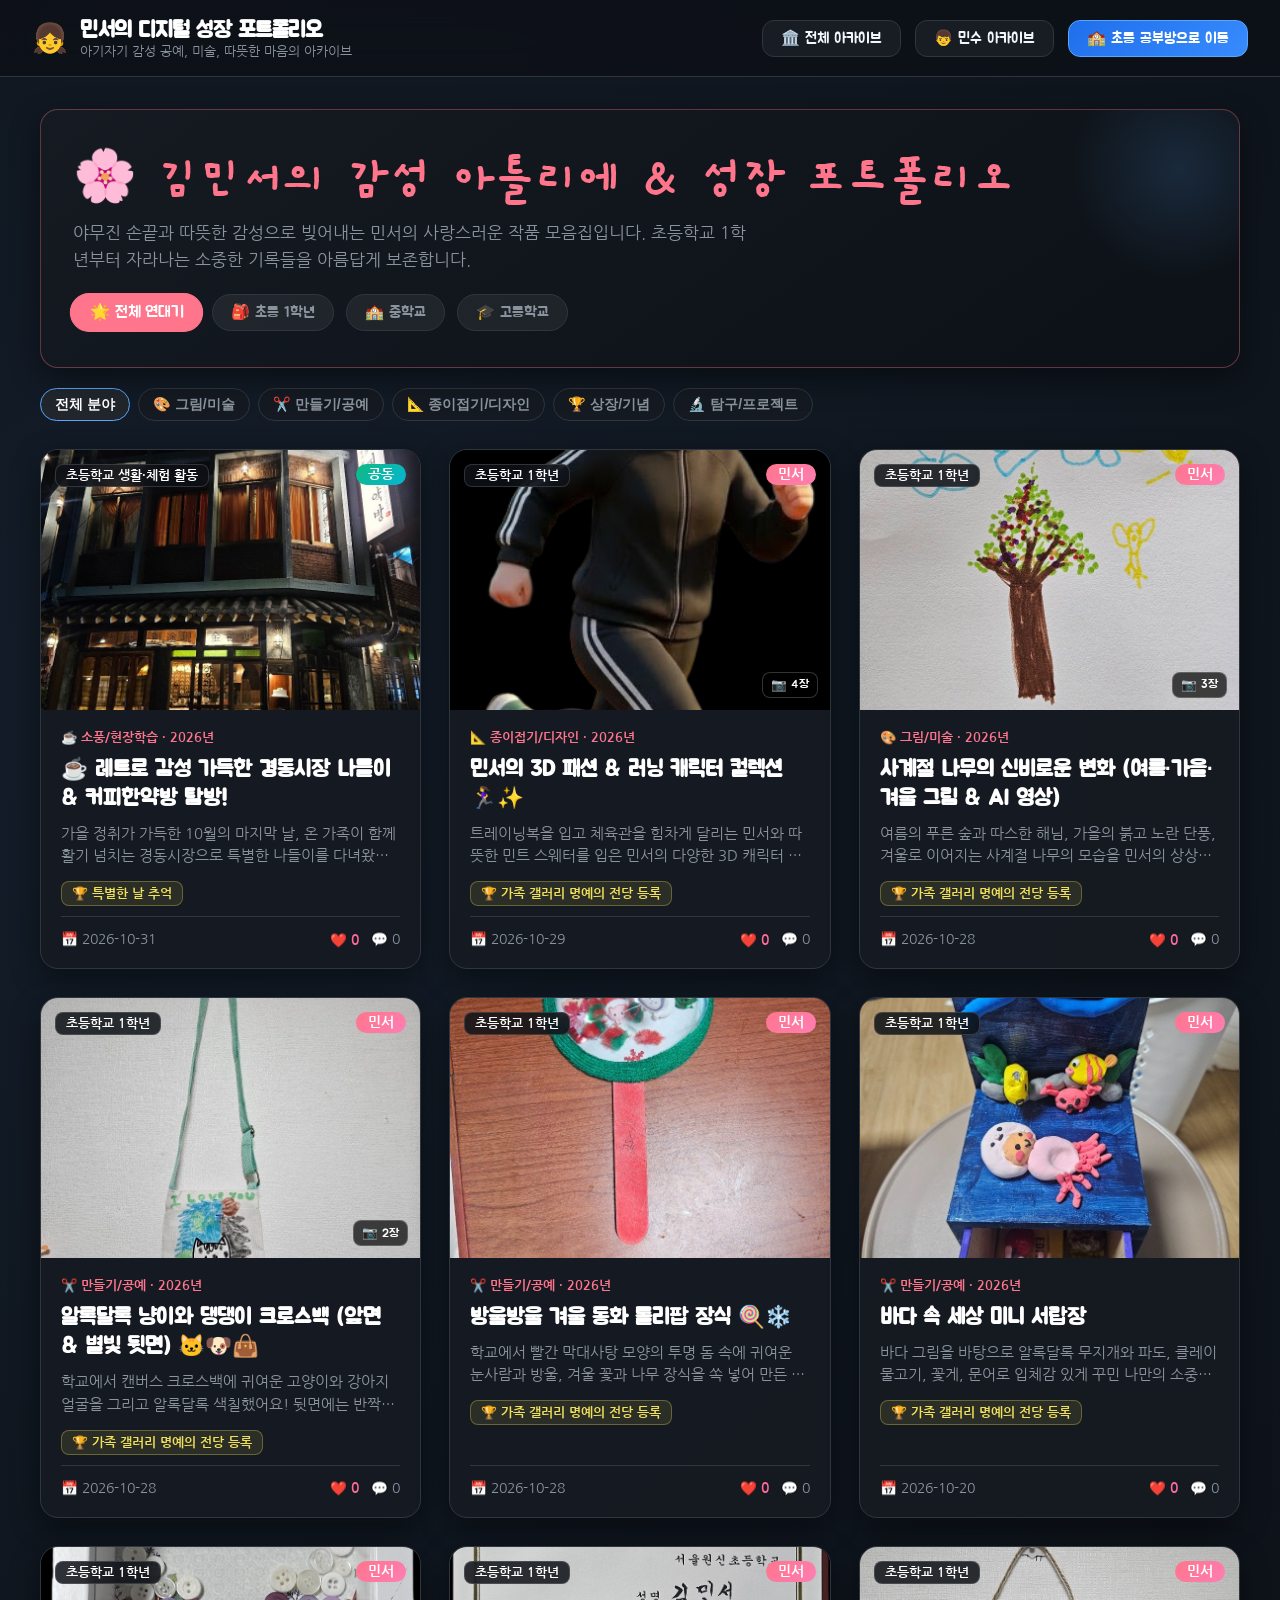
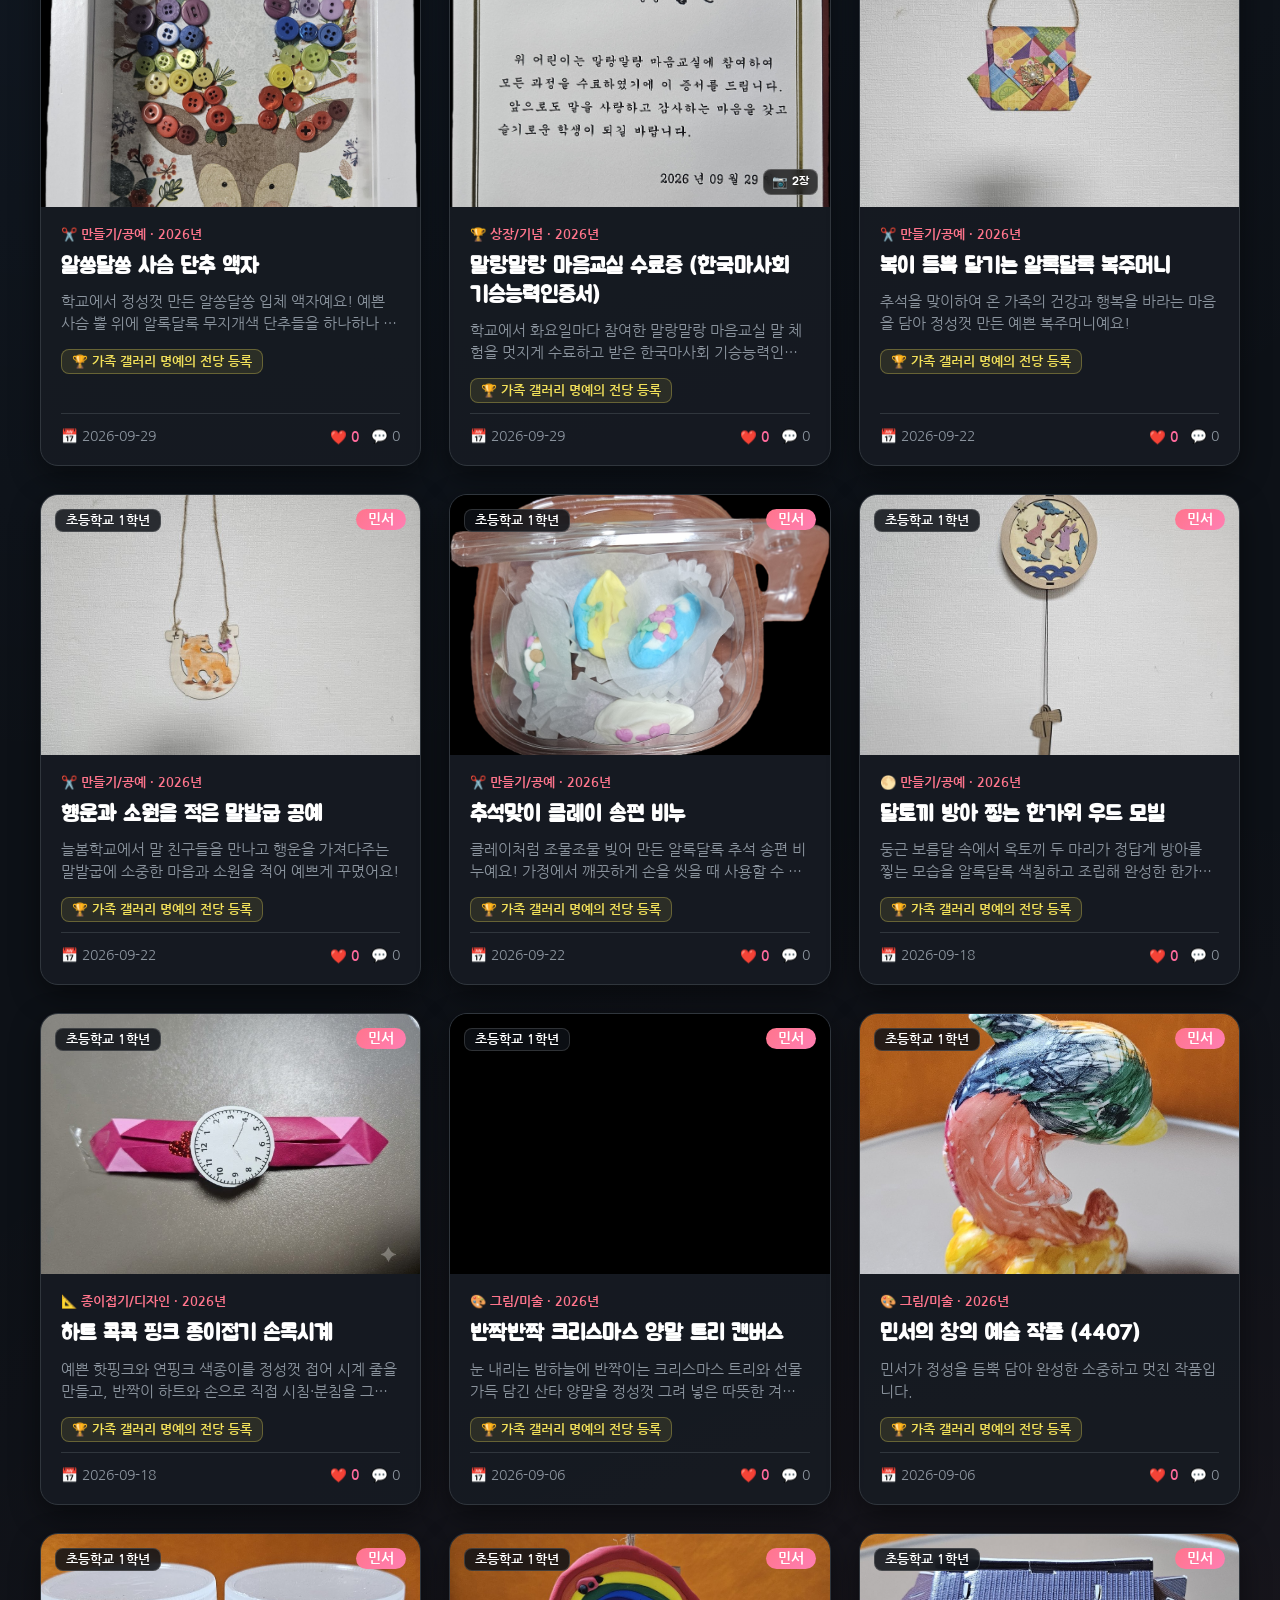
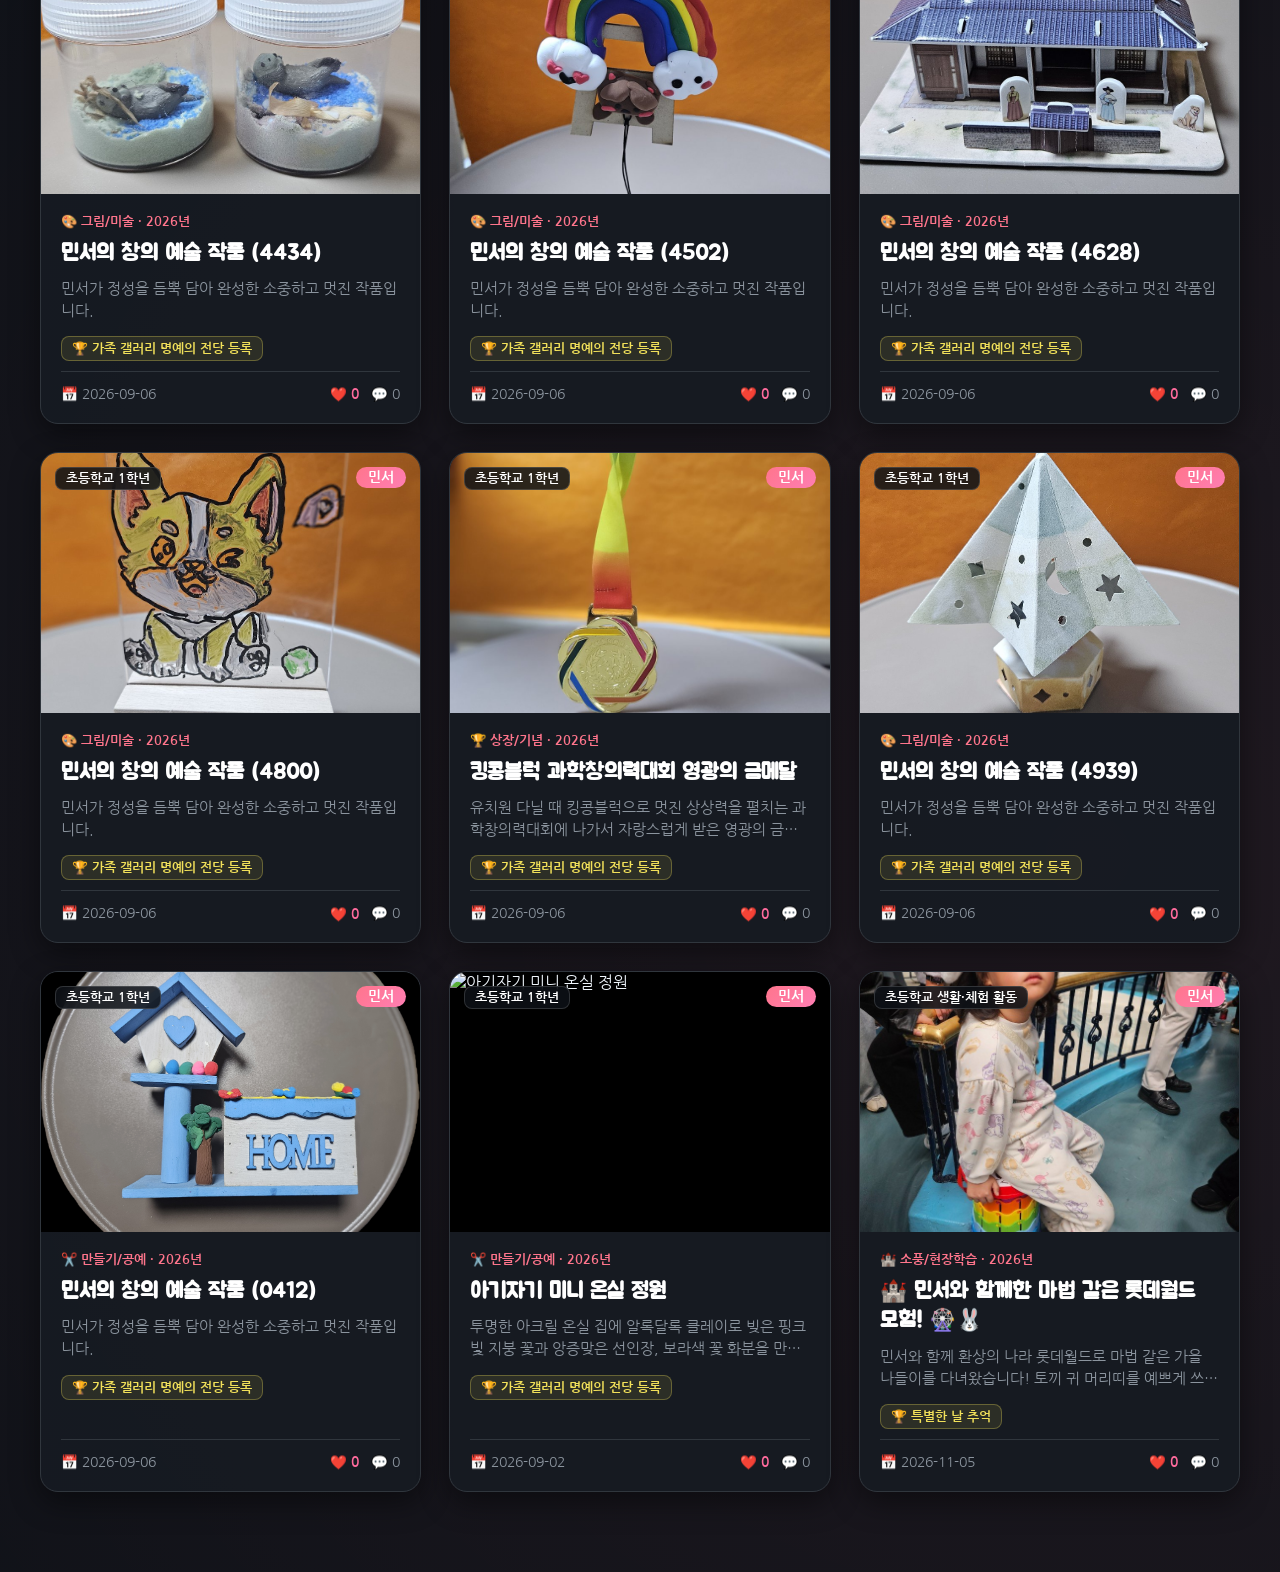
==== commit 227daf7f: "고침: 공부방 표시 이름 변경 Agent: antigravity (gemini-3.8-flash)" ====
--- a/minseo.html
+++ b/minseo.html
@@ -3,7 +3,7 @@
 <head>
     <meta charset="UTF-8">
     <meta name="viewport" content="width=device-width, initial-scale=1.0">
-    <title>민서의 디지털 성장 포트폴리오 - 민민이네 아카이브</title>
+    <title>민서의 디지털 성장 포트폴리오 - 김s 아카이브</title>
     <link rel="stylesheet" href="css/archive.css">
     <style>
         :root {
